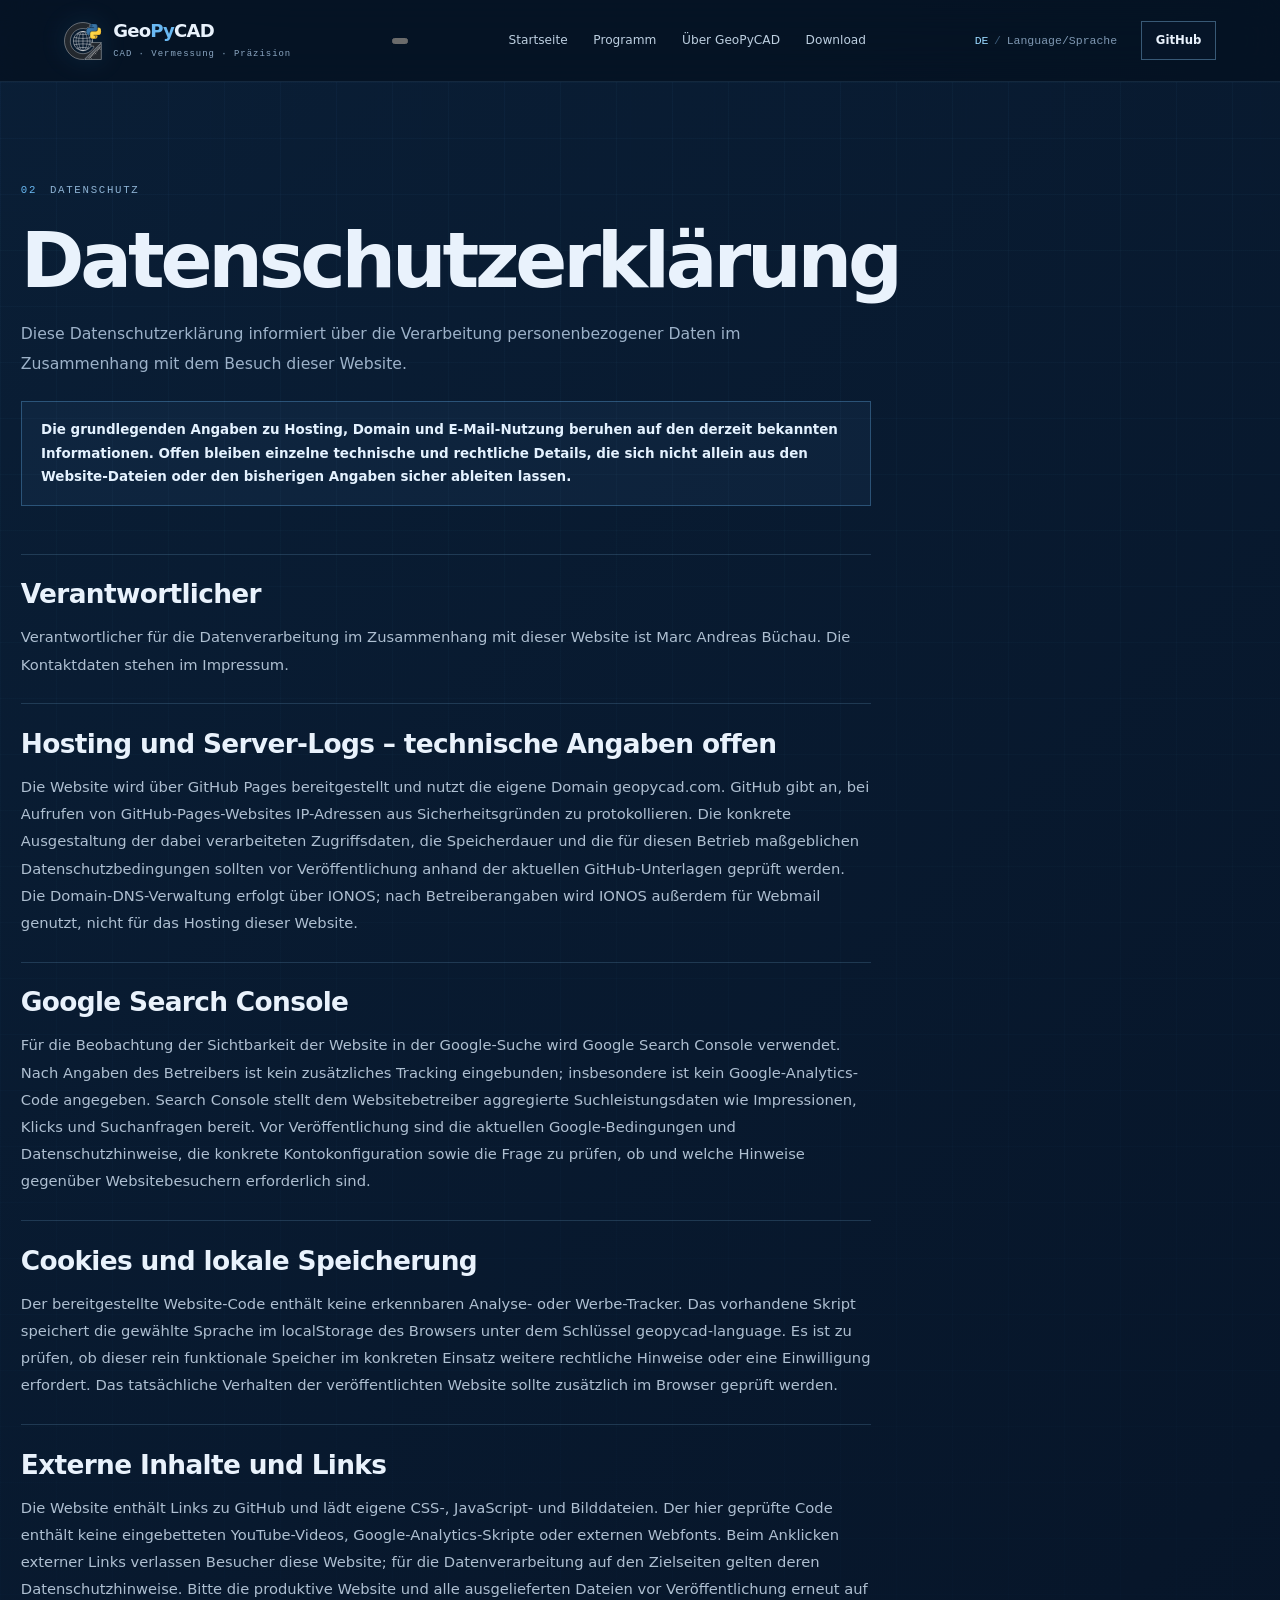
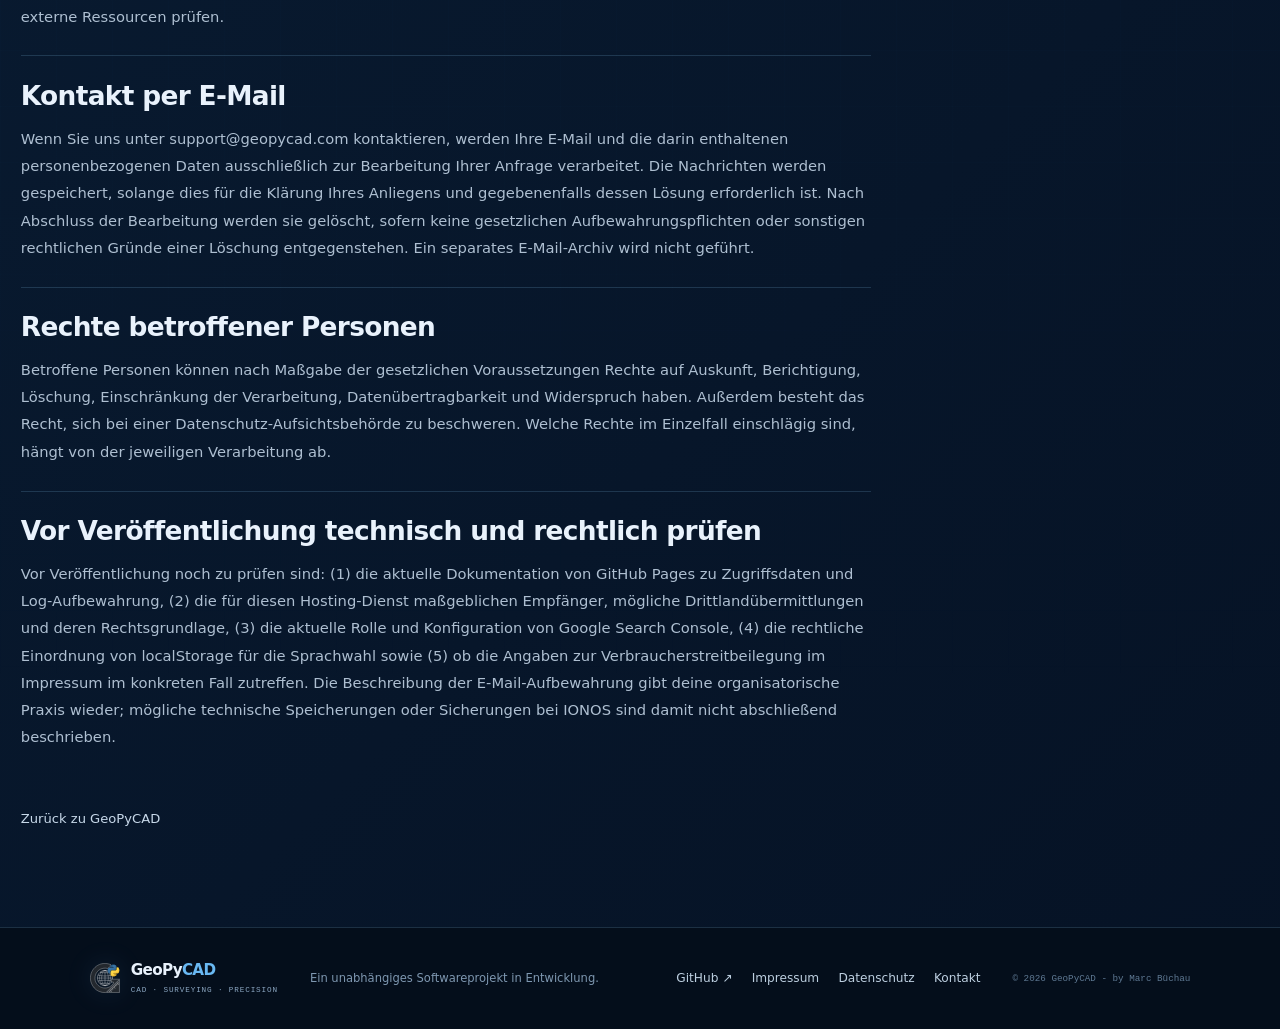
==== website/datenschutz.html @ 94e5a449 "update" ====
<!doctype html>
<html lang="de">
<head>
  <meta charset="utf-8">
  <meta name="viewport" content="width=device-width, initial-scale=1">
  <meta name="theme-color" content="#071426">
  <meta name="description" content="Datenschutzerklärung für die Website GeoPyCAD.">
  <title>GeoPyCAD — Datenschutzerklärung</title>
  <link rel="icon" href="assets/geopycad-mark.svg" type="image/svg+xml">
  <link rel="stylesheet" href="css/style.css">
  <script defer src="js/site.js"></script>
</head>
<body data-page="privacy">
  <a class="skip-link" href="#main" data-i18n="skip">Zum Inhalt springen</a>
  <header class="site-header">
    <a class="brand" href="index.html#home" aria-label="GeoPyCAD Startseite">
      <img src="assets/geopycad-mark.svg" alt="" width="38" height="38">
      <span>Geo<span>Py</span>CAD<small data-i18n="brandTag">CAD · Vermessung · Präzision</small></span>
    </a>
    <button class="menu-toggle" id="menuToggle" aria-expanded="false" aria-controls="mainNav" aria-label="Menü öffnen">
      <span></span><span></span>
    </button>
    <nav class="main-nav" id="mainNav" aria-label="Hauptnavigation">
      <a href="index.html#home" data-i18n="navHome">Startseite</a>
      <a href="index.html#software" data-i18n="navSoftware">Programm</a>
      <a href="index.html#about" data-i18n="navAbout">Über GeoPyCAD</a>
      <a href="https://github.com/manthicode/GeoPyCAD/releases" target="_blank" rel="noopener noreferrer" data-i18n="navDownload">Download</a>
    </nav>
    <div class="header-actions">
      <button class="lang-switch" id="languageToggle" type="button" aria-label="Sprache wechseln"><span class="lang-current">DE</span><span class="lang-divider">/</span><span>Language/Sprache</span></button>
      <a class="button button-small button-outline" href="https://github.com/manthicode/GeoPyCAD" target="_blank" rel="noreferrer" data-i18n="github">GitHub</a>
    </div>
  </header>
  <main id="main" class="legal-page">
    <div class="legal-content">
      
      <header class="legal-heading">
        <p class="eyebrow"><span class="section-number">02</span><span data-i18n="footerPrivacy">DATENSCHUTZ</span></p>
        <h1 data-i18n="privacyTitle">Datenschutzerklärung</h1>
        <p class="section-lead" data-i18n="privacyScopeText">Diese Datenschutzerklärung informiert über die Verarbeitung personenbezogener Daten im Zusammenhang mit dem Besuch dieser Website.</p>
        <div class="legal-note"><strong data-i18n="privacyDraftNote">Hinweis: Die Angaben zur Bearbeitung von E-Mail-Anfragen sind nach Betreiberangaben formuliert. Einzelne technische Angaben zu Hosting und Anbietern müssen vor Veröffentlichung noch anhand aktueller Anbieterinformationen geprüft werden.</strong></div>
      </header>
      <section class="legal-section"><h2 data-i18n="privacyControllerHeading">Verantwortlicher</h2><p data-i18n="privacyControllerText">Verantwortlicher für die Datenverarbeitung im Zusammenhang mit dieser Website ist Marc Andreas Büchau. Die Kontaktdaten stehen im Impressum.</p></section>
      <section class="legal-section"><h2 data-i18n="privacyHostingHeading">Hosting und Server-Logs – technische Angaben offen</h2><p data-i18n="privacyHostingText">Die Website wird über GitHub Pages bereitgestellt und nutzt die eigene Domain geopycad.com. Ob und in welchem Umfang beim Aufruf durch GitHub oder beteiligte Infrastruktur technische Zugriffsdaten verarbeitet werden, muss anhand aktueller Dokumentation und der konkreten Hosting-Konfiguration geprüft werden.</p></section>
      <section class="legal-section"><h2 data-i18n="privacySearchHeading">Google Search Console</h2><p data-i18n="privacySearchText">Für die Beobachtung der Sichtbarkeit der Website in der Google-Suche wird Google Search Console verwendet. Es ist kein zusätzliches Tracking eingebunden. Die aktuelle Konfiguration und die geltenden Anbieterinformationen müssen vor Veröffentlichung geprüft werden.</p></section>
      <section class="legal-section"><h2 data-i18n="privacyCookiesHeading">Cookies und lokale Speicherung</h2><p data-i18n="privacyCookiesText">Das vorhandene Skript speichert die gewählte Sprache im localStorage des Browsers unter dem Schlüssel geopycad-language. Bitte die rechtliche Einordnung und das Verhalten der veröffentlichten Website prüfen.</p></section>
      <section class="legal-section"><h2 data-i18n="privacyExternalHeading">Externe Inhalte und Links</h2><p data-i18n="privacyExternalText">Die Website enthält Links zu GitHub und lädt eigene CSS-, JavaScript- und Bilddateien. Der hier geprüfte Code enthält keine eingebetteten YouTube-Videos, Google-Analytics-Skripte oder externen Webfonts. Die produktive Website ist vor Veröffentlichung erneut zu prüfen.</p></section>
      <section class="legal-section"><h2 data-i18n="privacyEmailHeading">Kontakt per E-Mail</h2><p data-i18n="privacyEmailText">Wenn Sie uns unter support@geopycad.com kontaktieren, werden Ihre E-Mail und die darin enthaltenen personenbezogenen Daten ausschließlich zur Bearbeitung Ihrer Anfrage verarbeitet. Die Nachrichten werden gespeichert, solange dies für die Klärung Ihres Anliegens und gegebenenfalls dessen Lösung erforderlich ist. Nach Abschluss der Bearbeitung werden sie gelöscht, sofern keine gesetzlichen Aufbewahrungspflichten oder sonstigen rechtlichen Gründe einer Löschung entgegenstehen. Ein separates E-Mail-Archiv wird nicht geführt.</p></section>
      <section class="legal-section"><h2 data-i18n="privacyRightsHeading">Rechte betroffener Personen</h2><p data-i18n="privacyRightsText">Betroffene Personen können nach Maßgabe der gesetzlichen Voraussetzungen Rechte auf Auskunft, Berichtigung, Löschung, Einschränkung der Verarbeitung, Datenübertragbarkeit und Widerspruch haben. Außerdem besteht das Recht, sich bei einer Datenschutz-Aufsichtsbehörde zu beschweren.</p></section>
      <section class="legal-section"><h2 data-i18n="privacyOpenHeading">Vor Veröffentlichung technisch und rechtlich prüfen</h2><p data-i18n="privacyOpenText">Noch zu prüfen sind insbesondere: (1) die aktuellen Angaben von GitHub Pages zu Zugriffsdaten und Log-Aufbewahrung, (2) die im konkreten Hosting-Setup relevanten Empfänger und mögliche Drittlandübermittlungen samt Rechtsgrundlage, (3) die aktuelle Rolle und Konfiguration von Google Search Console, (4) die rechtliche Einordnung von localStorage für die Sprachwahl sowie (5) ob die Angaben zur Verbraucherstreitbeilegung im Impressum im konkreten Fall zutreffen. Die E-Mail-Bearbeitung ist nach Betreiberangaben beschrieben; die technischen Speicherungen beim Webmail-Anbieter sind davon nicht automatisch umfasst.</p></section>

      <a class="legal-back" href="index.html#home" data-i18n="pageBack">Zurück zu GeoPyCAD</a>
    </div>
  </main>
  <footer class="site-footer">
    <a class="brand footer-brand" href="index.html#home"><img src="assets/geopycad-mark.svg" alt="" width="30" height="30"><span>GeoPy<span>CAD</span><small>CAD · SURVEYING · PRECISION</small></span></a>
    <p data-i18n="footerText">Ein unabhängiges Softwareprojekt in Entwicklung.</p>
    <div class="footer-links">
      <a href="https://github.com/manthicode/GeoPyCAD" target="_blank" rel="noreferrer">GitHub ↗</a>
      <a href="impressum.html" data-i18n="footerImprint">Impressum</a>
      <a href="datenschutz.html" data-i18n="footerPrivacy">Datenschutz</a>
      <a href="kontakt.html" data-i18n="footerContact">Kontakt</a>
    </div>
    <small class="copyright">© <span id="year"></span> GeoPyCAD - by Marc Büchau</small>
  </footer>
</body>
</html>
---- website/css/style.css ----
:root{
  color-scheme:dark;--bg:#061326;--bg2:#091b32;--panel:#0b2039;--panel2:#0d2744;--line:rgba(126,183,226,.2);
  --line-strong:rgba(126,183,226,.42);--text:#e9f2fc;--muted:#9db2c9;--blue:#69b8f2;--cyan:#9ad8ff;--accent:#a7d8ff;
  --max:1240px;--header-h:82px;--mono:"SFMono-Regular",Consolas,"Liberation Mono",monospace;
}
*{box-sizing:border-box}html{scroll-behavior:smooth;scroll-padding-top:calc(var(--header-h) + 18px)}
body{margin:0;background:var(--bg);color:var(--text);font-family:Inter,ui-sans-serif,system-ui,-apple-system,BlinkMacSystemFont,"Segoe UI",sans-serif;line-height:1.6;overflow-x:hidden}
body:before{content:"";position:fixed;inset:0;pointer-events:none;z-index:-1;background:linear-gradient(rgba(86,151,204,.045) 1px,transparent 1px),linear-gradient(90deg,rgba(86,151,204,.045) 1px,transparent 1px);background-size:42px 42px;mask-image:linear-gradient(to bottom,black,transparent 90%)}
a{color:inherit;text-decoration:none}button{font:inherit}.skip-link{position:fixed;top:-100px;left:1rem;z-index:100;background:var(--text);color:var(--bg);padding:.7rem 1rem}.skip-link:focus{top:1rem}
.site-header{height:var(--header-h);padding:0 clamp(1.2rem,5vw,5rem);display:flex;align-items:center;justify-content:space-between;gap:2rem;position:fixed;top:0;left:0;right:0;z-index:50;background:rgba(5,17,33,.78);border-bottom:1px solid rgba(126,183,226,.13);backdrop-filter:blur(18px)}
.brand{display:flex;align-items:center;gap:.7rem;flex-shrink:0;font-size:1.13rem;font-weight:750;letter-spacing:-.045em;line-height:1.05}.brand img{filter:drop-shadow(0 0 12px rgba(105,184,242,.15))}.brand>span>span{color:var(--blue)}.brand small{display:block;color:#8ca7c2;font: .56rem var(--mono);letter-spacing:.11em;margin-top:.45rem;font-weight:500}
.main-nav{display:flex;align-items:center;justify-content:center;gap:clamp(.8rem,2vw,2rem)}.main-nav a,.footer-links a{font-size:.76rem;color:#bdcfe0;transition:color .2s}.main-nav a:hover,.footer-links a:hover{color:var(--cyan)}
.header-actions{display:flex;align-items:center;gap:1rem}.lang-switch{border:0;background:transparent;color:#7f98b2;font: .72rem var(--mono);padding:.5rem;cursor:pointer}.lang-switch .lang-current{color:var(--cyan)}.lang-divider{padding:0 .35rem;color:#3c5a77}
.button{display:inline-flex;align-items:center;justify-content:center;gap:1.2rem;padding:.95rem 1.2rem;font-size:.78rem;font-weight:650;border:1px solid transparent;transition:transform .2s,border-color .2s,background .2s;cursor:pointer}.button:hover{transform:translateY(-2px)}.button-small{padding:.55rem .85rem;font-size:.73rem}.button-outline{border-color:var(--line-strong);color:var(--text);background:rgba(8,27,48,.4)}.button-outline:hover{border-color:var(--blue);background:rgba(105,184,242,.08)}.button-primary{background:var(--blue);color:#061426}.button-primary:hover{background:#9bd4ff}.text-link{display:inline-flex;align-items:center;gap:.8rem;color:#c7d8e9;font-size:.78rem}.text-link span:last-child{color:var(--blue);font-size:1.05rem}
.panel{position:relative;isolation:isolate;overflow:hidden;scroll-margin-top:var(--header-h)}.hero{min-height:100svh;padding:calc(var(--header-h) + 5rem) clamp(1.3rem,8vw,8rem) 6rem;display:flex;align-items:center;border-bottom:1px solid var(--line);background:linear-gradient(110deg,#061326 0%,rgba(6,19,38,.97) 38%,rgba(6,19,38,.56) 100%)}
.hero-background{position:absolute;inset:0;z-index:-2;background:radial-gradient(ellipse at 78% 43%,rgba(30,100,160,.24),transparent 45%),linear-gradient(135deg,#07172c,#061326 70%);background-image:linear-gradient(110deg,rgba(5,17,33,.94),rgba(5,17,33,.64)),url("../assets/background.png");background-position:center;background-size:cover;opacity:.95}
.blueprint{position:absolute;color:rgba(117,188,240,.58);pointer-events:none}.blueprint-hero{right:4%;top:18%;width:min(52vw,690px);height:70%;opacity:.78}.hero-drawing{width:100%;height:100%;filter:drop-shadow(0 0 15px rgba(50,140,220,.1))}.bp-cross{position:absolute;width:14px;height:14px;border:1px solid currentColor;border-radius:50%;z-index:2}.bp-cross:before,.bp-cross:after{content:"";position:absolute;background:currentColor}.bp-cross:before{height:1px;width:25px;left:-7px;top:6px}.bp-cross:after{width:1px;height:25px;top:-7px;left:6px}.cross-one{top:26%;left:40%}.cross-two{bottom:20%;right:22%}.bp-label{position:absolute;font: .62rem var(--mono);letter-spacing:.1em}.label-one{top:20%;left:5%}.label-two{bottom:17%;right:0}
.hero-content{max-width:660px;position:relative;z-index:2}.eyebrow{display:flex;align-items:center;gap:.8rem;color:#8eb3d4;font: .67rem var(--mono);letter-spacing:.16em;text-transform:uppercase;margin:0 0 1.5rem}.eyebrow-dot{width:7px;height:7px;border-radius:50%;background:var(--blue);box-shadow:0 0 13px var(--blue)}h1,h2,h3,p{margin-top:0}h1,h2{font-weight:550;letter-spacing:-.055em;line-height:1.08}h1{font-size:clamp(3.2rem,7vw,6.5rem);margin:0 0 1.5rem}h1 em,h2 em{font-style:normal;color:var(--blue)}.hero-copy{max-width:520px;color:#afc2d6;font-size:clamp(.96rem,1.4vw,1.08rem);line-height:1.85}.hero-actions{display:flex;align-items:center;gap:1.8rem;flex-wrap:wrap;margin-top:2rem}.hero-meta{display:flex;align-items:center;gap:.8rem;color:#7f9ab5;font: .64rem var(--mono);letter-spacing:.04em;margin-top:3.5rem}.meta-line{width:34px;height:1px;background:var(--blue)}.hero-side-note{position:absolute;right:2rem;top:45%;display:flex;flex-direction:column;gap:.25rem;color:rgba(155,216,255,.35);font: .62rem var(--mono);letter-spacing:.22em}.scroll-cue{position:absolute;left:clamp(1.3rem,8vw,8rem);bottom:2rem;display:flex;align-items:center;gap:.9rem;color:#7896b3;font: .58rem var(--mono);letter-spacing:.16em}.scroll-cue-line{width:34px;height:1px;background:var(--blue)}.panel-index{position:absolute;bottom:2rem;right:clamp(1.3rem,5vw,5rem);font: .65rem var(--mono);color:#6c89a7;letter-spacing:.1em}
.section-panel{padding:clamp(6rem,10vw,9rem) clamp(1.3rem,7vw,7rem);border-bottom:1px solid var(--line);background:linear-gradient(135deg,rgba(10,31,55,.98),rgba(6,19,38,.98))}.section-panel:before{content:"";position:absolute;inset:0;pointer-events:none;background:linear-gradient(rgba(105,184,242,.035) 1px,transparent 1px),linear-gradient(90deg,rgba(105,184,242,.035) 1px,transparent 1px);background-size:56px 56px;mask-image:linear-gradient(to bottom,black,transparent 95%)}.panel-inner{width:100%;max-width:var(--max);margin:0 auto;position:relative;z-index:1}.section-number{color:var(--blue)}.section-heading{max-width:700px;margin-bottom:3.2rem}.section-heading h2,.workflow-copy h2,.background-copy h2,.about-main h2{font-size:clamp(2.6rem,5vw,4.7rem);margin-bottom:1.25rem}.section-lead{max-width:640px;color:var(--muted);font-size:.98rem;line-height:1.9;margin-bottom:0}
.feature-layout{display:grid;grid-template-columns:minmax(0,1.4fr) minmax(280px,.8fr);gap:2rem;align-items:stretch}.screen-card{background:#07172b;border:1px solid rgba(123,183,228,.25);box-shadow:0 25px 70px rgba(0,0,0,.22);min-width:0}.screen-topbar{height:42px;display:flex;align-items:center;justify-content:space-between;gap:1rem;padding:0 1rem;border-bottom:1px solid var(--line);font: .62rem var(--mono);color:#88a7c5;letter-spacing:.05em}.window-dots{display:flex;gap:5px}.window-dots i{width:6px;height:6px;border-radius:50%;background:#42698a}.screen-status{font-size:.55rem;color:#77bce9;letter-spacing:.14em}.screen-card img{display:block;width:100%;height:auto}.screen-caption{display:flex;justify-content:space-between;padding:.8rem 1rem;border-top:1px solid var(--line);color:#8faac3;font: .62rem var(--mono)}.feature-list{display:flex;flex-direction:column;justify-content:center}.feature-item{display:grid;grid-template-columns:38px 1fr;gap:1rem;padding:1.25rem 0;border-bottom:1px solid var(--line)}.feature-icon{font: .72rem var(--mono);color:var(--blue);padding-top:.25rem}.feature-item h3{font-size:1rem;font-weight:600;margin:0 0 .45rem;letter-spacing:-.02em}.feature-item p{font-size:.8rem;color:var(--muted);line-height:1.75;margin:0}.feature-cta{margin-top:1.5rem;align-self:flex-start}.disclaimer{font-size:.68rem;color:#718ca7;margin:1rem 0 0}
.workflow-panel{background:linear-gradient(125deg,#07172a,#0b2340 65%,#07172a)}.workflow-inner{display:grid;grid-template-columns:1fr 1fr;gap:clamp(3rem,8vw,8rem);align-items:center}.workflow-copy h2{font-size:clamp(2.7rem,4.8vw,4.4rem)}.workflow-points{margin-top:2rem;display:grid;gap:1rem}.workflow-points>div{display:flex;gap:.85rem;align-items:center;color:#c0d2e4;font-size:.83rem}.point-marker{display:grid;place-items:center;width:24px;height:24px;border:1px solid var(--line-strong);color:var(--blue);font-size:1rem}.screen-stack{position:relative;min-height:450px;display:grid;place-items:center}.screen-stack .screen-card{position:absolute;width:82%}.stack-back{top:3%;right:0;transform:rotate(3deg);opacity:.7}.stack-front{left:0;bottom:3%;transform:rotate(-2deg);z-index:2}.stack-coordinate{position:absolute;bottom:-1rem;right:0;font: .6rem/1.8 var(--mono);color:#79a5cb;letter-spacing:.15em;text-align:right;z-index:3}
.background-panel{background:#061528}.background-grid{position:absolute;inset:0;opacity:.4;background:radial-gradient(ellipse at 80% 50%,rgba(28,105,166,.2),transparent 50%),linear-gradient(90deg,transparent 49.9%,rgba(105,184,242,.07) 50%,transparent 50.1%)}.background-inner{display:grid;grid-template-columns:minmax(0,1.1fr) minmax(260px,.7fr);gap:clamp(3rem,9vw,9rem);align-items:center}.background-stamp{position:absolute;left:-1rem;top:-3rem;display:flex;flex-direction:column;color:rgba(111,173,222,.17);font:700 clamp(1.6rem,3vw,2.5rem)/1.1 var(--mono);letter-spacing:.08em;transform:rotate(-90deg) translateX(-100%);transform-origin:top left}.background-copy{padding-left:clamp(0rem,5vw,5rem)}.background-copy .section-lead{max-width:670px}.quote-rule{width:48px;height:2px;background:var(--blue);margin:2.2rem 0 1rem}.background-copy blockquote{font-size:1.25rem;line-height:1.65;letter-spacing:-.02em;color:#d7e8f8;margin:0;max-width:600px}.quote-credit{font: .6rem var(--mono);letter-spacing:.13em;color:#7394b3;margin-top:1rem}.field-diagram{color:rgba(105,184,242,.56);max-width:400px;justify-self:center}.field-diagram svg{width:100%;filter:drop-shadow(0 0 15px rgba(52,140,215,.12))}.diagram-caption{display:block;text-align:center;font: .55rem var(--mono);letter-spacing:.15em;color:#6689aa}
.about-panel{background:linear-gradient(130deg,#0a1d33,#061326 72%)}.about-inner{display:grid;grid-template-columns:minmax(0,1.4fr) minmax(300px,.75fr);gap:clamp(2rem,6vw,6rem);align-items:start}.about-main h2{font-size:clamp(2.5rem,4.4vw,4.2rem)}.about-main>.section-lead{max-width:680px}.about-cards{display:grid;grid-template-columns:repeat(3,1fr);gap:1rem;margin-top:2.7rem}.about-cards article{padding:1.15rem;border:1px solid var(--line);background:rgba(11,32,57,.55)}.card-kicker{font: .58rem var(--mono);letter-spacing:.12em;color:var(--blue)}.about-cards h3{font-size:.9rem;margin:.9rem 0 .5rem}.about-cards p{font-size:.74rem;color:var(--muted);line-height:1.7;margin:0}.roadmap-card{border:1px solid var(--line-strong);background:linear-gradient(160deg,rgba(15,42,70,.92),rgba(6,20,37,.96));padding:clamp(1.3rem,3vw,2rem);box-shadow:0 30px 70px rgba(0,0,0,.18)}.roadmap-top{display:flex;justify-content:space-between;align-items:center;font: .6rem var(--mono);letter-spacing:.14em;color:#8db4d7;border-bottom:1px solid var(--line);padding-bottom:1rem}.roadmap-cross{color:var(--blue);font-size:1.1rem}.roadmap-card h3{font-size:1.5rem;letter-spacing:-.04em;margin:1.4rem 0 .5rem}.roadmap-card>p{font-size:.78rem;line-height:1.8;color:var(--muted)}.roadmap-list{list-style:none;margin:1.5rem 0 2rem;padding:0}.roadmap-list li{display:grid;grid-template-columns:12px 1fr auto;align-items:start;gap:.8rem;padding:1rem 0;border-bottom:1px solid rgba(126,183,226,.13)}.roadmap-dot{width:8px;height:8px;border:1px solid #50789c;border-radius:50%;margin-top:.35rem}.roadmap-dot.active{background:var(--blue);border-color:var(--blue);box-shadow:0 0 10px rgba(105,184,242,.55)}.roadmap-list strong{display:block;font-size:.77rem;font-weight:600}.roadmap-list small{display:block;color:#8ba4bd;font-size:.67rem;margin-top:.25rem;line-height:1.5}.roadmap-state{font: .52rem var(--mono);color:var(--blue);letter-spacing:.08em;padding-top:.2rem}
.site-footer{padding:2.2rem clamp(1.3rem,7vw,7rem);display:flex;align-items:center;gap:2rem;flex-wrap:wrap;background:#040e1b;border-top:1px solid var(--line)}.footer-brand{font-size:.95rem}.footer-brand small{font-size:.48rem}.site-footer>p{color:#7e97b0;font-size:.72rem;margin:0 auto 0 0}.footer-links{display:flex;gap:1.2rem}.copyright{color:#5e7892;font: .58rem var(--mono)}
/* Panels reveal in sequence without trapping the browser's natural scrolling. */
@media (min-width:900px) and (prefers-reduced-motion:no-preference){
  .panel-inner{animation:panel-enter both;animation-timeline:view();animation-range:entry 0% entry 32%}
  @keyframes panel-enter{from{opacity:.68;transform:translateY(36px)}to{opacity:1;transform:translateY(0)}}
}
@media(max-width:1050px){.main-nav{gap:.9rem}.main-nav a{font-size:.7rem}.site-header{gap:1rem}.header-actions{gap:.5rem}.feature-layout{grid-template-columns:1.15fr .85fr}.about-inner{grid-template-columns:1fr}.roadmap-card{max-width:none}.about-cards{grid-template-columns:repeat(3,1fr)}}
@media(max-width:820px){:root{--header-h:72px}.site-header{padding:0 1.2rem}.menu-toggle{display:flex;margin-left:auto;width:40px;height:40px;flex-direction:column;justify-content:center;gap:6px;align-items:center;border:1px solid var(--line);background:transparent;color:var(--text)}.menu-toggle span{width:17px;height:1px;background:currentColor}.main-nav{display:none;position:absolute;top:calc(var(--header-h) - 1px);left:0;right:0;padding:1rem 1.3rem 1.3rem;background:rgba(5,17,33,.97);border-bottom:1px solid var(--line);align-items:stretch;flex-direction:column;gap:0}.main-nav.open{display:flex}.main-nav a{padding:.8rem 0;font-size:.82rem;border-bottom:1px solid rgba(126,183,226,.1)}.header-actions{margin-left:0}.header-actions .button{display:none}.hero{padding-left:1.5rem;padding-right:1.5rem;align-items:center}.blueprint-hero{right:-17%;width:78vw;opacity:.38}.hero-content{max-width:650px}.hero-side-note{display:none}.scroll-cue{left:1.5rem}.section-panel{padding:6rem 1.5rem}.feature-layout,.workflow-inner,.background-inner{grid-template-columns:1fr;gap:2.5rem}.feature-list{display:grid;grid-template-columns:1fr 1fr;column-gap:1.4rem}.feature-cta{grid-column:1/-1}.screen-stack{min-height:420px;max-width:650px;width:100%;margin:0 auto}.background-stamp{display:none}.background-copy{padding-left:0}.field-diagram{width:min(100%,340px)}.about-inner{grid-template-columns:1fr}.about-cards{grid-template-columns:repeat(3,1fr)}.panel-index{bottom:1.4rem;right:1.5rem}}
@media(max-width:540px){.brand{font-size:1rem}.brand img{width:32px;height:32px}.brand small{font-size:.48rem}.header-actions{gap:.1rem}.lang-switch{font-size:.67rem;padding:.4rem}.hero{padding-top:calc(var(--header-h) + 3.2rem);padding-bottom:6rem;min-height:94svh}.hero h1{font-size:clamp(2.8rem,13vw,4.3rem)}.hero-copy{font-size:.9rem}.hero-actions{align-items:flex-start;flex-direction:column;gap:1.2rem}.hero-meta{margin-top:2.4rem;font-size:.55rem}.eyebrow{font-size:.58rem;letter-spacing:.11em}.section-panel{padding:5rem 1.2rem}.section-heading h2,.workflow-copy h2,.background-copy h2,.about-main h2{font-size:clamp(2.35rem,11vw,3.5rem)}.section-lead{font-size:.88rem}.feature-layout{gap:1.5rem}.feature-list{grid-template-columns:1fr}.feature-item{padding:1rem 0}.screen-stack{min-height:300px}.screen-stack .screen-card{width:88%}.screen-topbar{height:35px;font-size:.55rem}.about-cards{grid-template-columns:1fr}.about-cards article{padding:1rem}.roadmap-list li{grid-template-columns:10px 1fr}.roadmap-state{grid-column:2}.site-footer{align-items:flex-start;flex-direction:column;gap:1rem}.site-footer>p{margin:0}.footer-links{flex-wrap:wrap}.copyright{margin-top:.5rem}}
@media(prefers-reduced-motion:reduce){*,*::before,*::after{scroll-behavior:auto!important;animation-duration:.01ms!important;animation-iteration-count:1!important;transition-duration:.01ms!important}}

/* Abstract stacked blueprint notes; the supplied 3D capture remains the only application screenshot. */
.blueprint-note{position:absolute;width:72%;min-height:130px;padding:1.2rem;border:1px solid rgba(123,183,228,.38);background:linear-gradient(135deg,rgba(10,34,58,.96),rgba(5,18,34,.94));box-shadow:0 25px 60px rgba(0,0,0,.28);display:flex;flex-direction:column;justify-content:space-between;overflow:hidden}
.blueprint-note:before{content:"";position:absolute;inset:0;background:linear-gradient(rgba(105,184,242,.09) 1px,transparent 1px),linear-gradient(90deg,rgba(105,184,242,.09) 1px,transparent 1px);background-size:20px 20px;opacity:.7}
.blueprint-note>*{position:relative}.blueprint-note strong{font-size:1rem;font-weight:550;letter-spacing:-.02em}.note-index{font: .58rem var(--mono);letter-spacing:.14em;color:var(--blue)}
.note-back{top:3%;right:0;transform:rotate(3deg);opacity:.8}.note-front{left:0;bottom:3%;transform:rotate(-2deg);z-index:2}
.note-line{width:70%;height:1px;background:var(--blue);box-shadow:0 0 12px rgba(105,184,242,.5)}
.note-grid{height:28px;width:100%;border-top:1px solid var(--line-strong);border-bottom:1px solid var(--line-strong);background:repeating-linear-gradient(90deg,transparent 0 18px,rgba(105,184,242,.28) 19px 20px)}
.main-screen img{max-height:65vh;object-fit:contain;background:#202b36}
@media(max-width:540px){.blueprint-note{min-height:105px;padding:.9rem}.blueprint-note strong{font-size:.85rem}}
/* Linke Spalte: Screenshots untereinander */
.screenshot-gallery {display: flex;flex-direction: column;gap: 2.5rem;min-width: 0;}.screenshot-item {min-width: 0;}.screenshot-item .screen-card img {display: block;width: 100%;height: auto;object-fit: contain;}.screenshot-description {display: flex;gap: 1rem;padding: 1rem 0 0.5rem;}.screenshot-description h3 {margin: 0 0 0.4rem;font-size: 1rem}.screenshot-description p {margin: 0;color: var(--muted);font-size: 0.82rem;line-height: 1.8;}
/* Rechte Feature-Liste beim Scrollen sichtbar halten */
@media (min-width: 821px) {.feature-list {position: sticky;top: calc(var(--header-h) + 1.5rem);align-self: start;}}

/* Legal and contact subpages */
.legal-page{min-height:100vh;padding-top:var(--header-h);background:linear-gradient(135deg,rgba(10,31,55,.98),rgba(6,19,38,.98));position:relative;overflow:hidden}
.legal-page:before{content:"";position:absolute;inset:var(--header-h) 0 0;pointer-events:none;background:linear-gradient(rgba(105,184,242,.035) 1px,transparent 1px),linear-gradient(90deg,rgba(105,184,242,.035) 1px,transparent 1px);background-size:56px 56px;mask-image:linear-gradient(to bottom,black,transparent 95%)}
.legal-content{width:min(100% - 2.6rem,var(--max));margin:0 auto;padding:clamp(4rem,8vw,7rem) 0 6rem;position:relative;z-index:1}
.legal-heading{max-width:850px;margin-bottom:3rem}
.legal-heading h1{font-size:clamp(2.8rem,6vw,5rem);margin:0 0 1rem}
.legal-heading .section-lead{max-width:760px}
.legal-section{max-width:850px;padding:1.6rem 0;border-top:1px solid var(--line)}
.legal-section h2{font-size:clamp(1.25rem,2.4vw,1.65rem);letter-spacing:-.025em;margin:0 0 .9rem}
.legal-section h3{font-size:1rem;margin:1.25rem 0 .5rem;color:#d9e8f7}
.legal-section p,.legal-section li{color:#aebfd1;font-size:.92rem;line-height:1.85}
.legal-section p:last-child{margin-bottom:0}
.legal-section ul{padding-left:1.25rem}
.legal-section a,.legal-email{color:var(--blue);text-decoration:underline;text-underline-offset:3px}
.legal-note{border:1px solid rgba(105,184,242,.32);background:rgba(105,184,242,.055);padding:1rem 1.2rem;margin:1.4rem 0;color:#c5d8ea;font-size:.84rem;line-height:1.75}
.legal-note strong{color:#e4f2ff}
.legal-meta{font: .65rem var(--mono);letter-spacing:.12em;text-transform:uppercase;color:#7fa5c8;margin-bottom:1rem}
.legal-back{display:inline-flex;margin-top:2rem;color:#c7d8e9;font-size:.82rem}
.legal-contact-card{max-width:720px;border:1px solid var(--line-strong);background:rgba(8,27,48,.55);padding:clamp(1.4rem,4vw,2.5rem)}
.legal-contact-card p{color:var(--muted);line-height:1.8}
@media(max-width:540px){.legal-content{width:calc(100% - 2.4rem);padding-top:3.4rem}.legal-section p,.legal-section li{font-size:.88rem}.legal-contact-card{padding:1.2rem}}


/* Website version history embedded in the roadmap card */
.site-changelog{margin:1.7rem 0 1.3rem;padding-top:1.25rem;border-top:1px solid var(--line)}
.changelog-heading{display:flex;align-items:baseline;justify-content:space-between;gap:1rem;margin-bottom:.85rem}
.changelog-heading h4{font-size:.95rem;margin:0;color:var(--text)}
.changelog-heading>span{font: .58rem var(--mono);letter-spacing:.08em;text-transform:uppercase;color:var(--muted)}
.changelog-list{list-style:none;margin:0;padding:0;max-height:390px;overflow:auto}
.changelog-list li{display:grid;grid-template-columns:5.7rem minmax(0,1fr);gap:.7rem;padding:.55rem 0;border-bottom:1px solid rgba(135,170,203,.12);font-size:.75rem;line-height:1.55}
.changelog-list li strong{font-family:var(--mono);font-size:.68rem;color:var(--blue);font-weight:600}
.changelog-list li span{color:var(--muted)}
@media(max-width:540px){.changelog-heading{align-items:flex-start;flex-direction:column;gap:.25rem}.changelog-list li{grid-template-columns:5.2rem minmax(0,1fr)}}


/* Website version history embedded in the roadmap card */
.site-changelog{margin:1.7rem 0 1.3rem;padding-top:1.25rem;border-top:1px solid var(--line)}
.changelog-heading{display:flex;align-items:baseline;justify-content:space-between;gap:1rem;margin-bottom:.85rem}
.changelog-heading h4{font-size:.95rem;margin:0;color:var(--text)}
.changelog-heading>span{font:.58rem var(--mono);letter-spacing:.08em;text-transform:uppercase;color:var(--muted)}
.changelog-list{list-style:none;margin:0;padding:0;max-height:390px;overflow:auto}
.changelog-list li{display:grid;grid-template-columns:5.7rem minmax(0,1fr);gap:.7rem;padding:.55rem 0;border-bottom:1px solid rgba(135,170,203,.12);font-size:.75rem;line-height:1.55}
.changelog-list li strong{font-family:var(--mono);font-size:.68rem;color:var(--blue);font-weight:600}
.changelog-list li span{color:var(--muted)}
@media(max-width:540px){.changelog-heading{align-items:flex-start;flex-direction:column;gap:.25rem}.changelog-list li{grid-template-columns:5.2rem minmax(0,1fr)}}
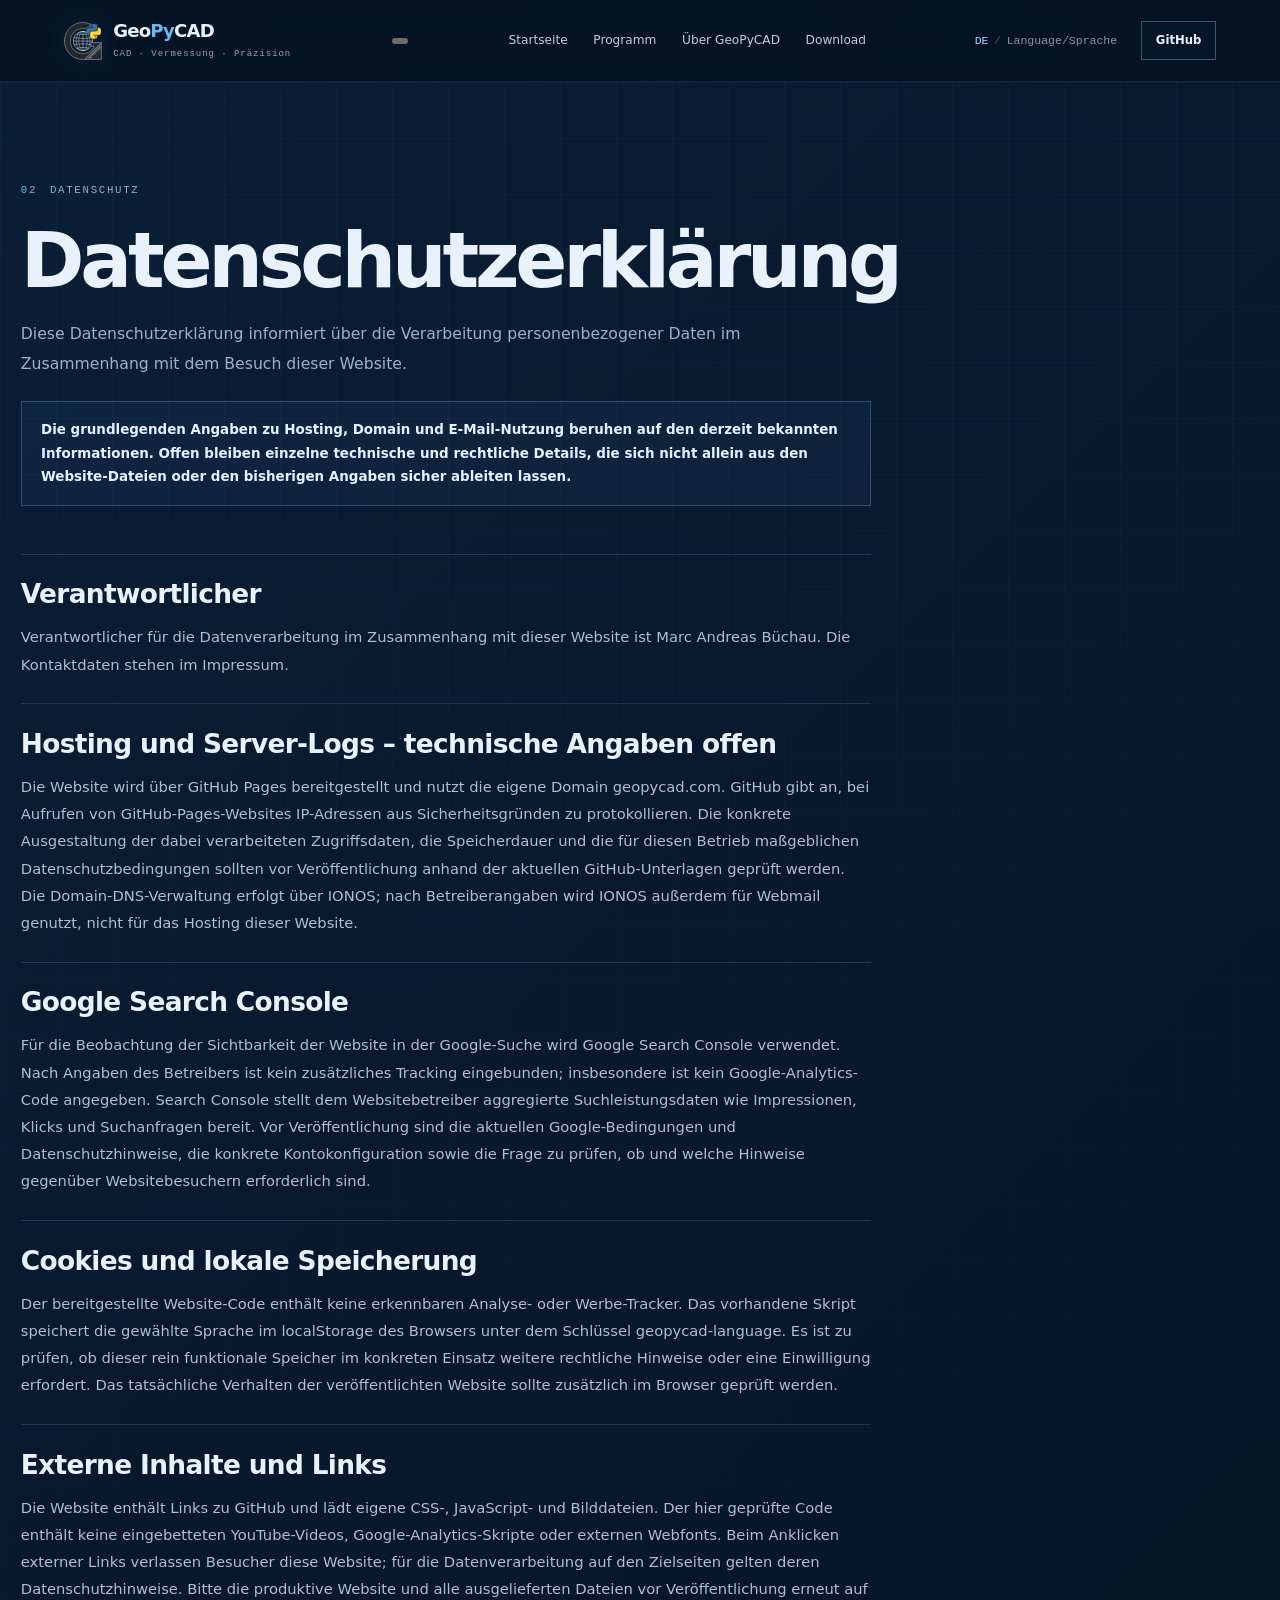
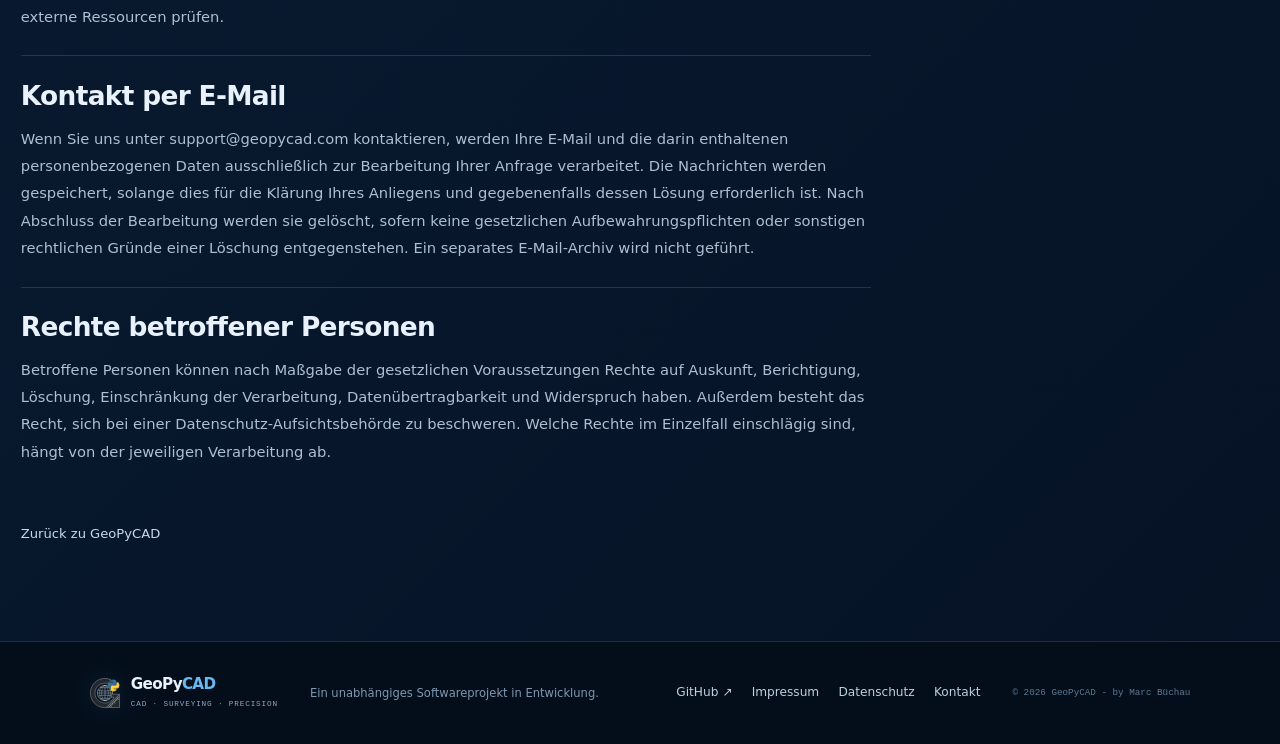
==== commit cc019c22: "datenschutz update" ====
--- a/website/datenschutz.html
+++ b/website/datenschutz.html
@@ -47,8 +47,7 @@
       <section class="legal-section"><h2 data-i18n="privacyExternalHeading">Externe Inhalte und Links</h2><p data-i18n="privacyExternalText">Die Website enthält Links zu GitHub und lädt eigene CSS-, JavaScript- und Bilddateien. Der hier geprüfte Code enthält keine eingebetteten YouTube-Videos, Google-Analytics-Skripte oder externen Webfonts. Die produktive Website ist vor Veröffentlichung erneut zu prüfen.</p></section>
       <section class="legal-section"><h2 data-i18n="privacyEmailHeading">Kontakt per E-Mail</h2><p data-i18n="privacyEmailText">Wenn Sie uns unter support@geopycad.com kontaktieren, werden Ihre E-Mail und die darin enthaltenen personenbezogenen Daten ausschließlich zur Bearbeitung Ihrer Anfrage verarbeitet. Die Nachrichten werden gespeichert, solange dies für die Klärung Ihres Anliegens und gegebenenfalls dessen Lösung erforderlich ist. Nach Abschluss der Bearbeitung werden sie gelöscht, sofern keine gesetzlichen Aufbewahrungspflichten oder sonstigen rechtlichen Gründe einer Löschung entgegenstehen. Ein separates E-Mail-Archiv wird nicht geführt.</p></section>
       <section class="legal-section"><h2 data-i18n="privacyRightsHeading">Rechte betroffener Personen</h2><p data-i18n="privacyRightsText">Betroffene Personen können nach Maßgabe der gesetzlichen Voraussetzungen Rechte auf Auskunft, Berichtigung, Löschung, Einschränkung der Verarbeitung, Datenübertragbarkeit und Widerspruch haben. Außerdem besteht das Recht, sich bei einer Datenschutz-Aufsichtsbehörde zu beschweren.</p></section>
-      <section class="legal-section"><h2 data-i18n="privacyOpenHeading">Vor Veröffentlichung technisch und rechtlich prüfen</h2><p data-i18n="privacyOpenText">Noch zu prüfen sind insbesondere: (1) die aktuellen Angaben von GitHub Pages zu Zugriffsdaten und Log-Aufbewahrung, (2) die im konkreten Hosting-Setup relevanten Empfänger und mögliche Drittlandübermittlungen samt Rechtsgrundlage, (3) die aktuelle Rolle und Konfiguration von Google Search Console, (4) die rechtliche Einordnung von localStorage für die Sprachwahl sowie (5) ob die Angaben zur Verbraucherstreitbeilegung im Impressum im konkreten Fall zutreffen. Die E-Mail-Bearbeitung ist nach Betreiberangaben beschrieben; die technischen Speicherungen beim Webmail-Anbieter sind davon nicht automatisch umfasst.</p></section>
-
+      
       <a class="legal-back" href="index.html#home" data-i18n="pageBack">Zurück zu GeoPyCAD</a>
     </div>
   </main>
